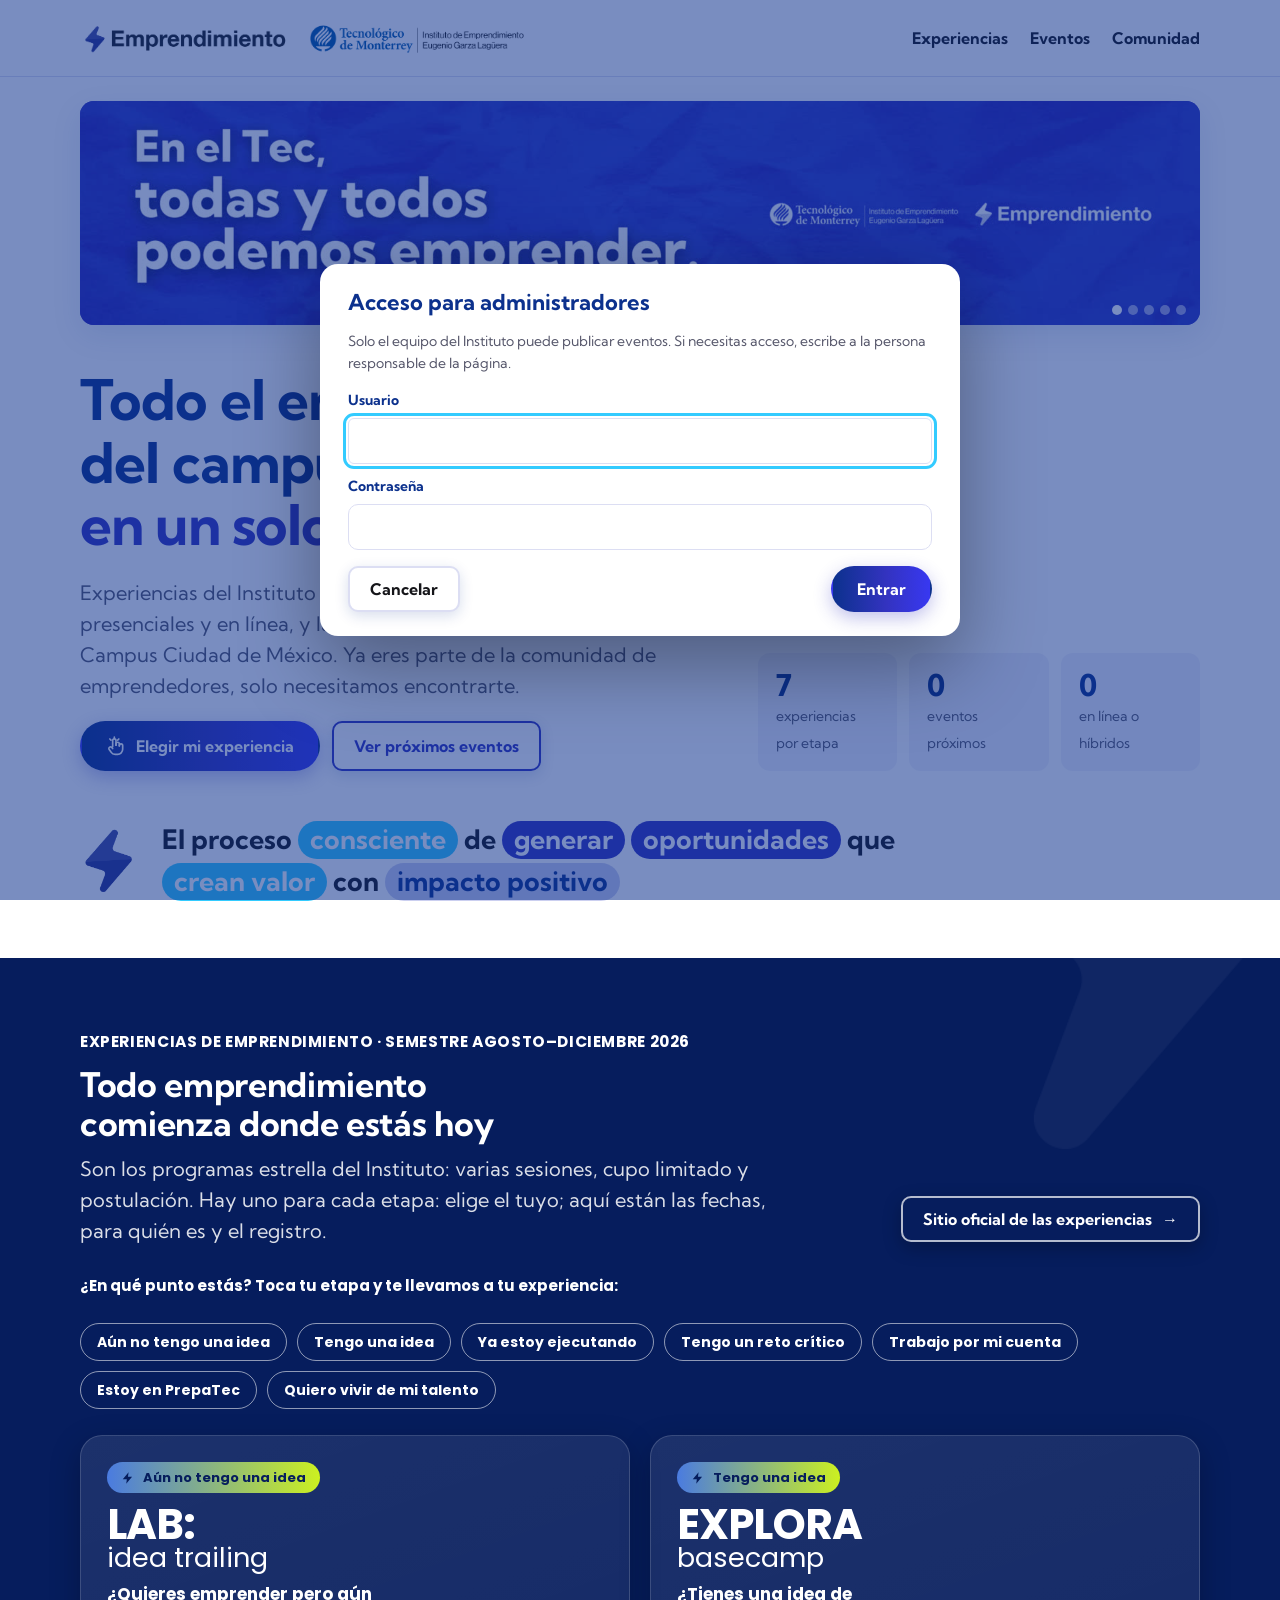
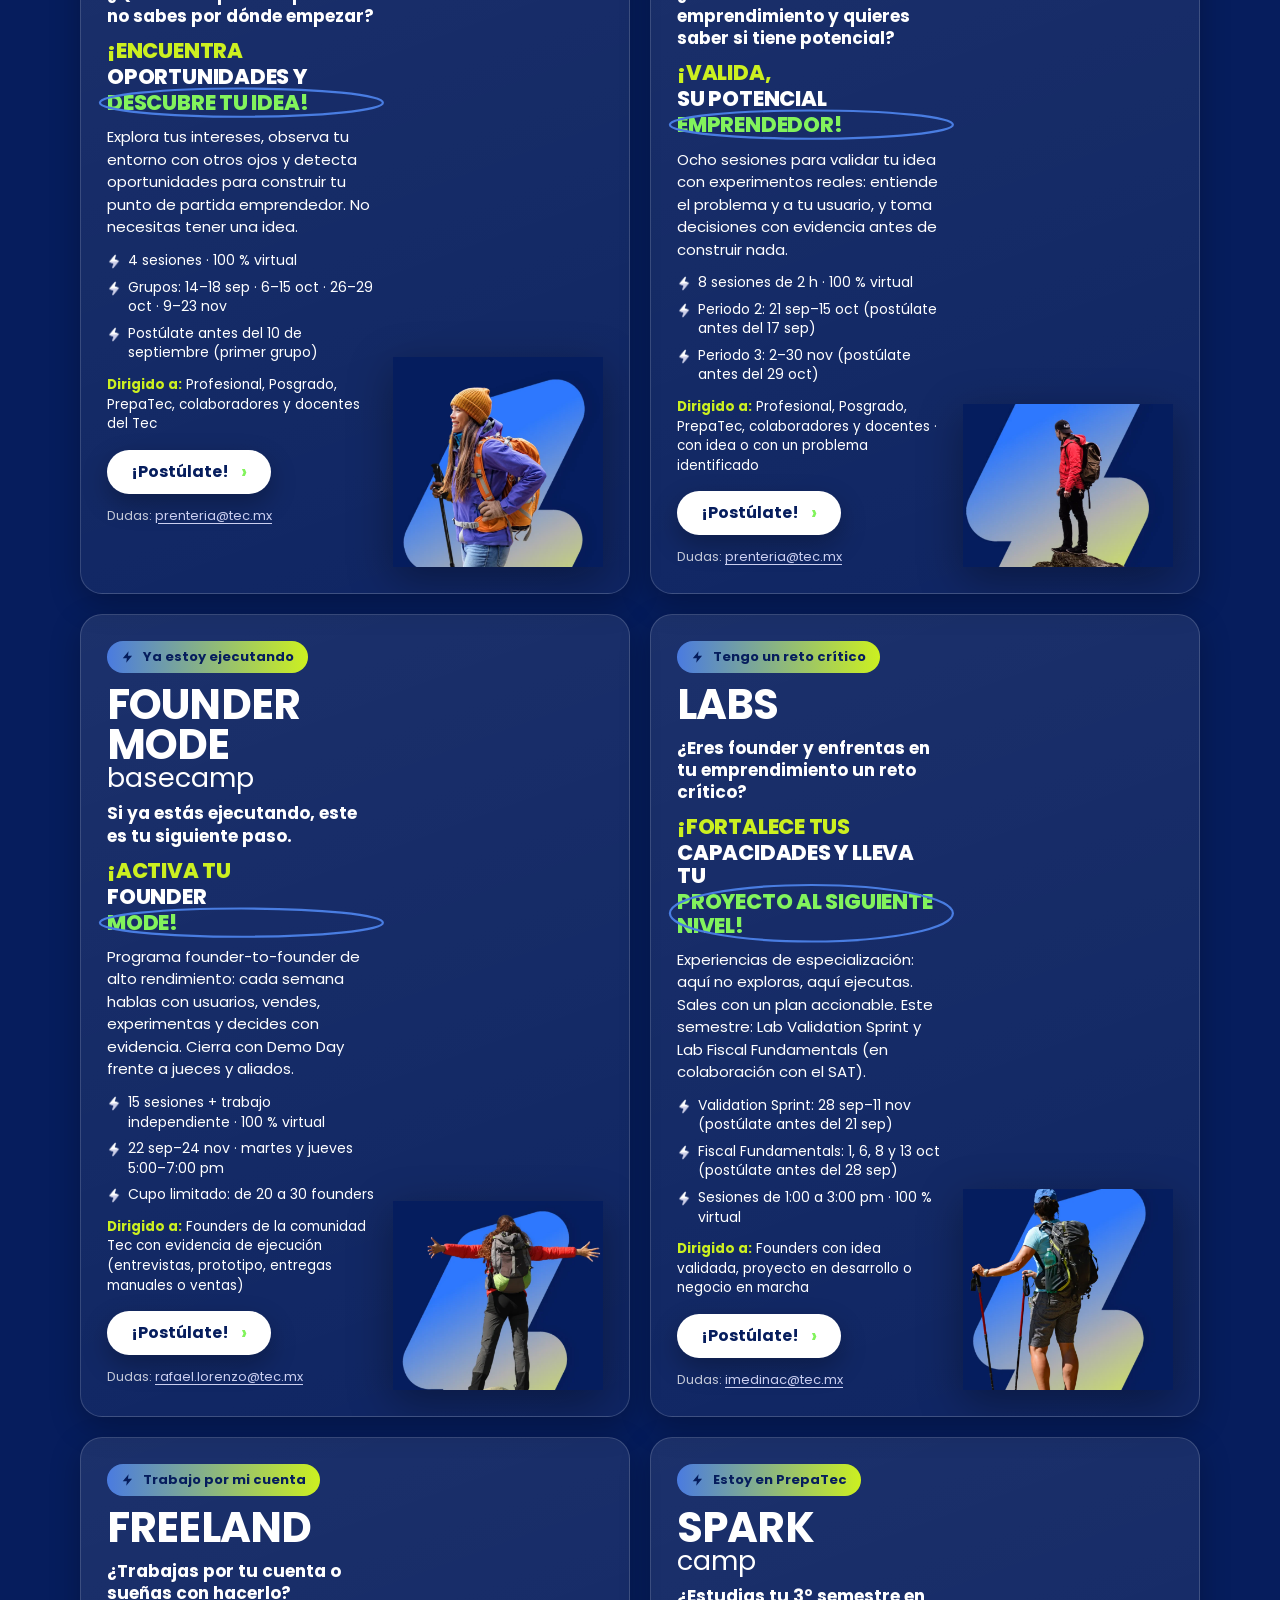
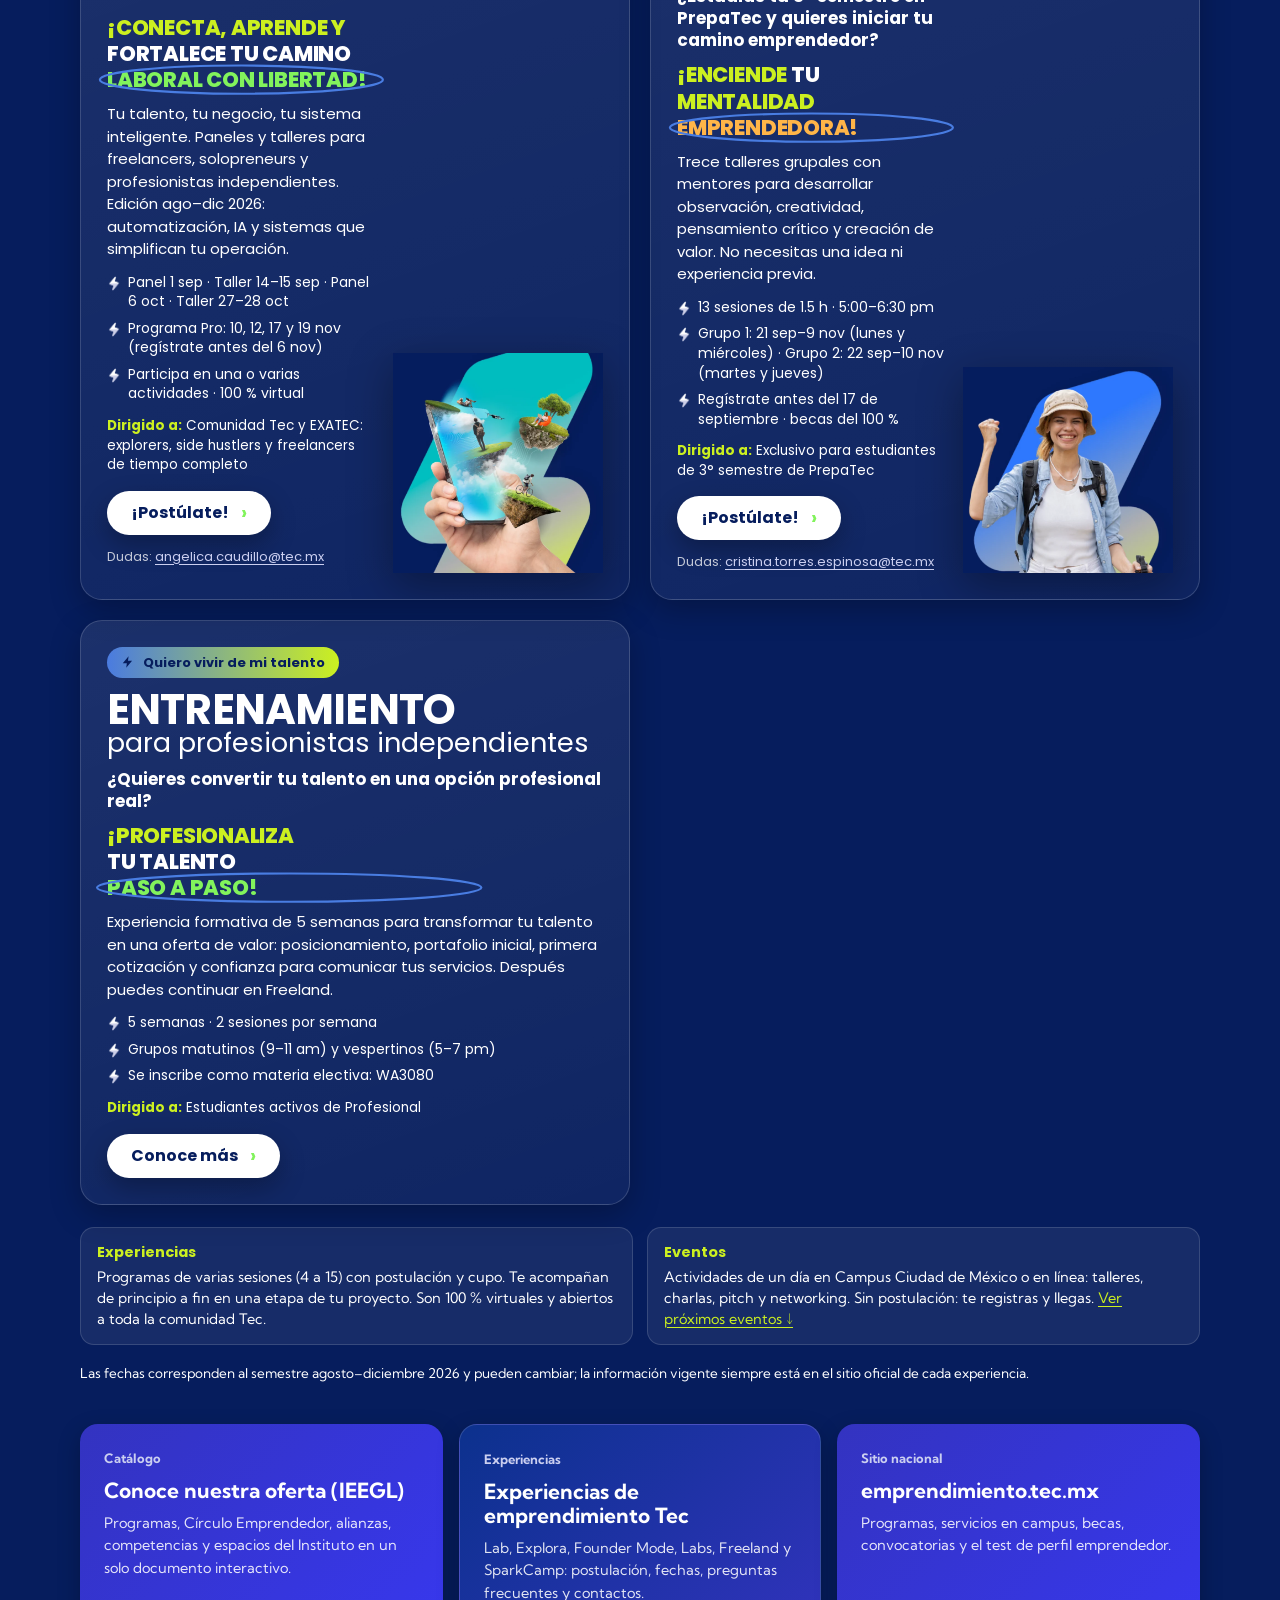
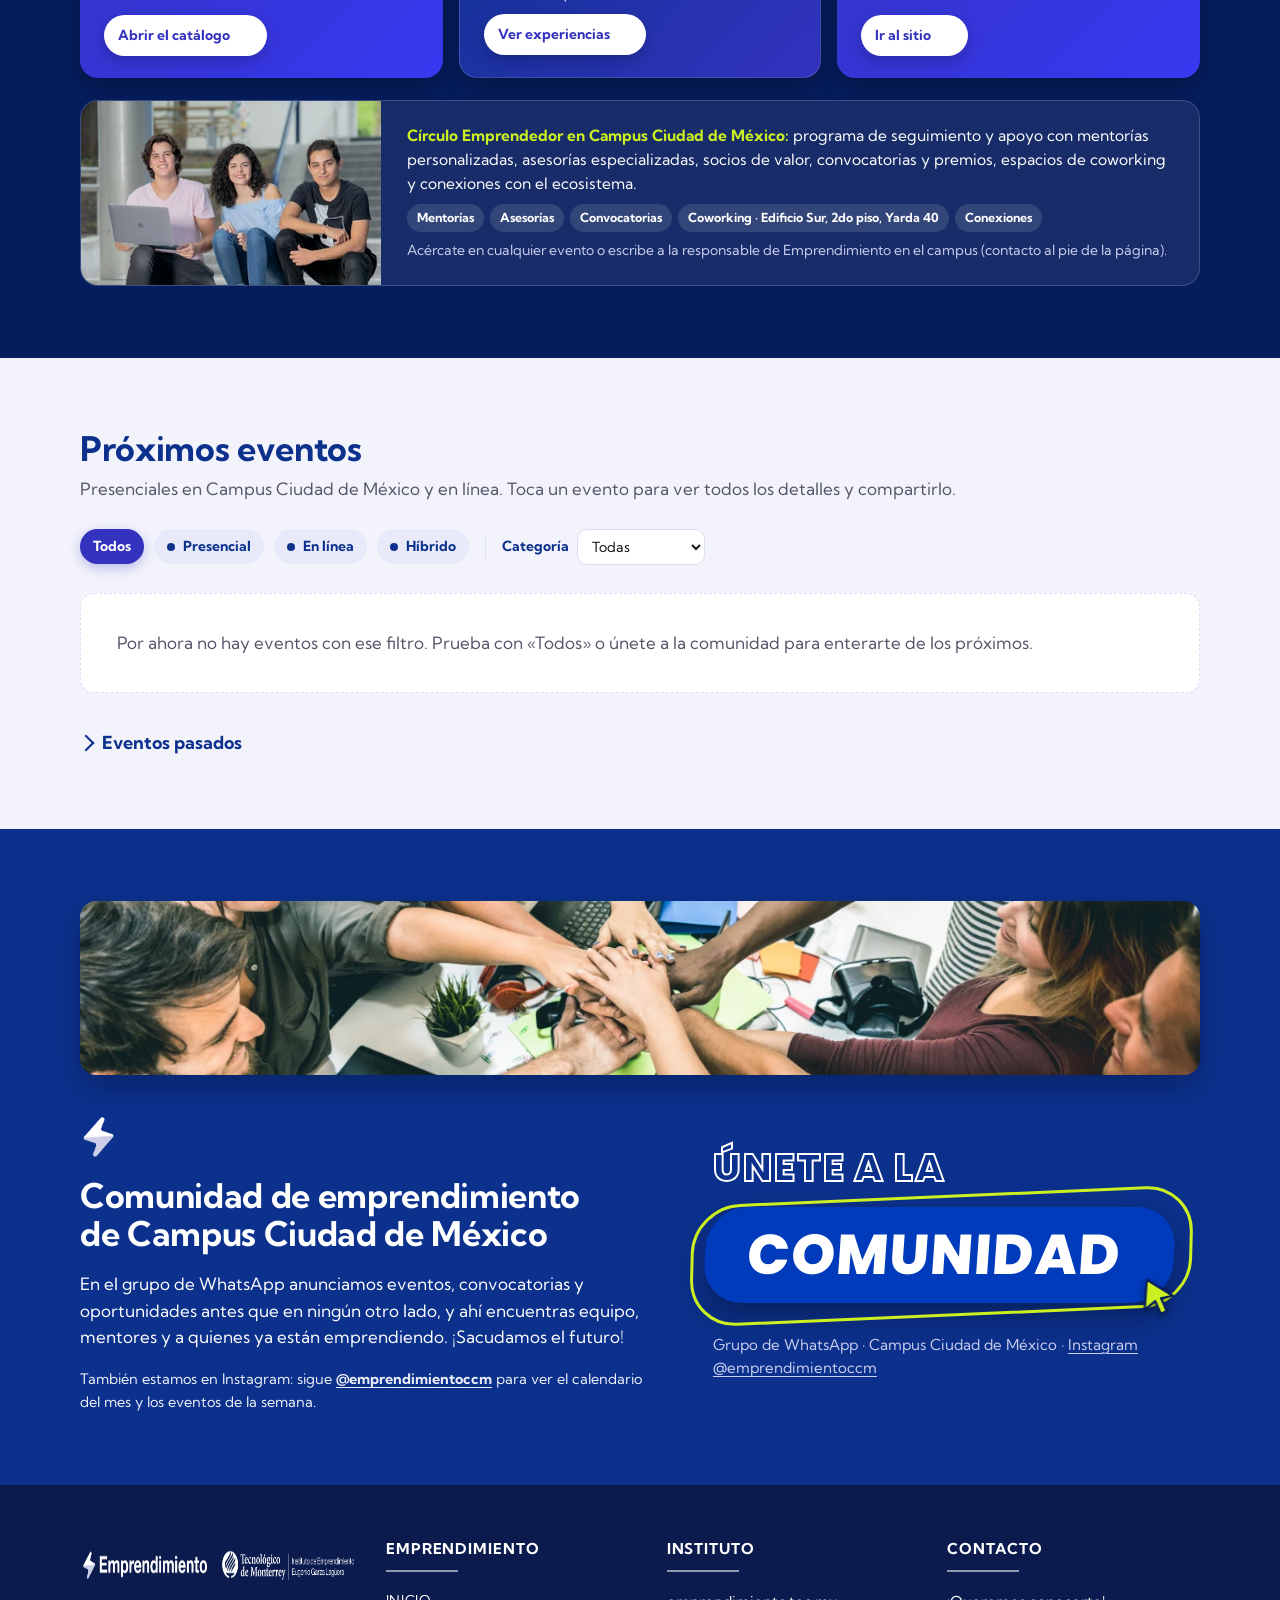
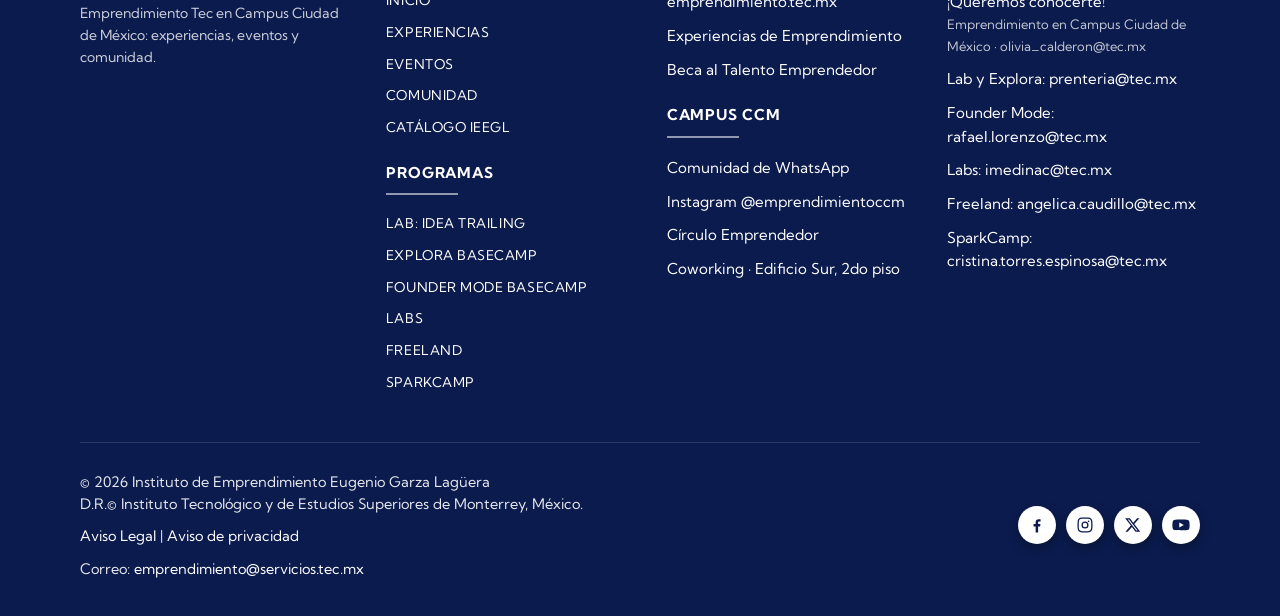
==== admin.html @ 4fe1ce95 "Admin con login, pantalla por evento, experiencias destacadas, videos ligeros y caché - Login usuari" ====
<!doctype html>
<html lang="es">
<head>
<meta charset="utf-8">
<meta name="robots" content="noindex">
<title>Acceso administrador · Emprendimiento Tec CCM</title>
<meta http-equiv="refresh" content="0; url=./#admin">
<script>location.replace('./#admin');</script>
</head>
<body style="font-family:sans-serif;padding:24px">Abriendo el acceso de administrador… <a href="./#admin">Continuar</a></body>
</html>
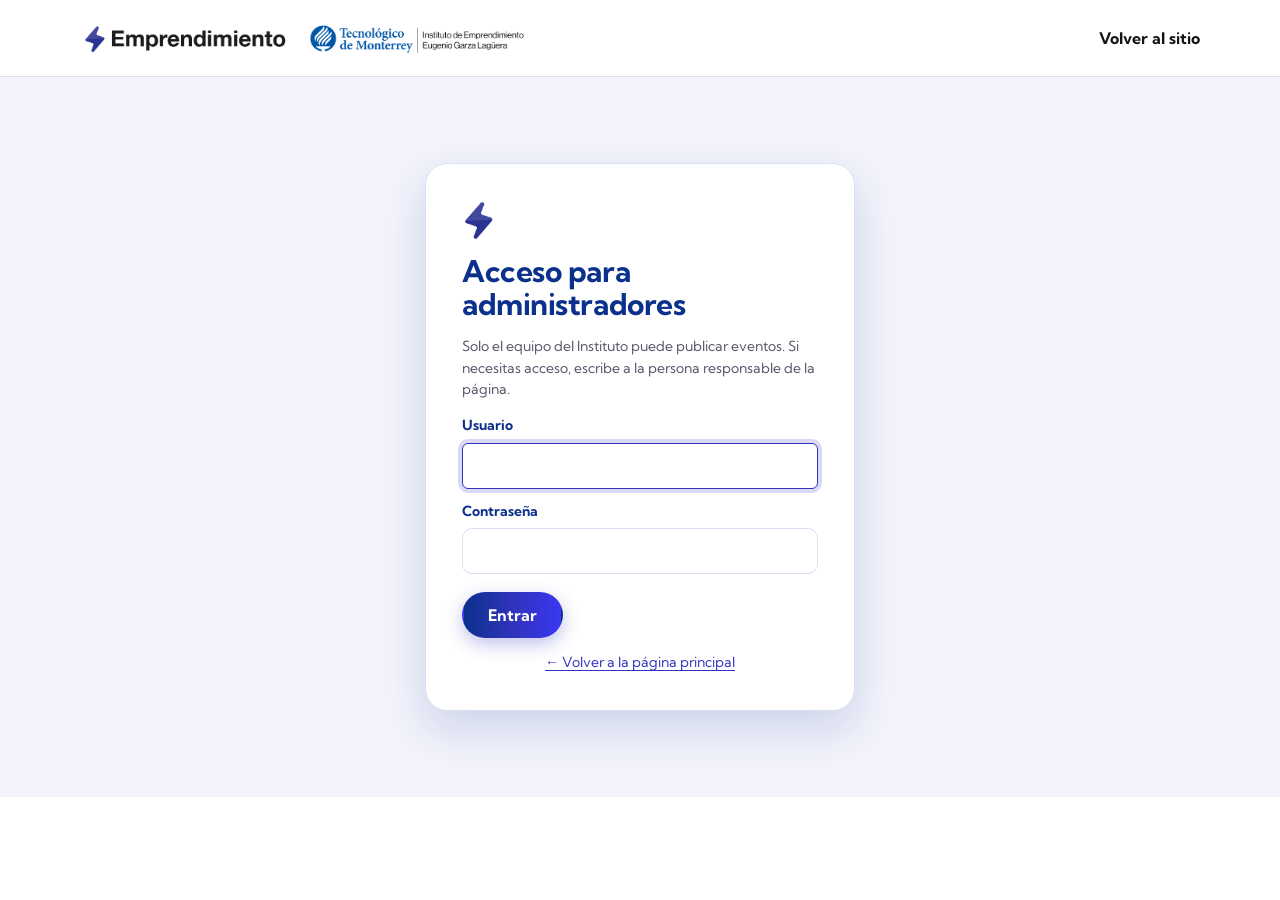
==== commit ba76ae6b: "Página de inicio de sesión del admin; footer gris negro; rayitos de color en el carrusel; fotos real" ====
--- a/admin.html
+++ b/admin.html
@@ -2,10 +2,103 @@
 <html lang="es">
 <head>
 <meta charset="utf-8">
-<meta name="robots" content="noindex">
-<title>Acceso administrador · Emprendimiento Tec CCM</title>
-<meta http-equiv="refresh" content="0; url=./#admin">
-<script>location.replace('./#admin');</script>
+<meta name="viewport" content="width=device-width, initial-scale=1">
+<meta name="color-scheme" content="light">
+<meta name="robots" content="noindex, nofollow">
+<meta name="theme-color" content="#3333C0">
+<link rel="icon" href="assets/rayo-azul.png" type="image/png">
+<title>Iniciar sesión · Emprendimiento Tec CCM</title>
+<link rel="preconnect" href="https://fonts.googleapis.com">
+<link rel="preconnect" href="https://fonts.gstatic.com" crossorigin>
+<link rel="stylesheet" href="https://fonts.googleapis.com/css2?family=Kumbh+Sans:wght@400;700&family=Poppins:wght@400;700;800&display=swap">
+<link rel="stylesheet" href="styles.css">
 </head>
-<body style="font-family:sans-serif;padding:24px">Abriendo el acceso de administrador… <a href="./#admin">Continuar</a></body>
+<body>
+
+<a class="skip" href="#loginTitle">Saltar al contenido</a>
+<header class="site">
+  <div class="wrap">
+    <a class="brand" href="index.html" aria-label="Emprendimiento Tec, inicio">
+      <img class="brand-wide" src="assets/logo-emprendimiento-ieegl.png" width="4624" height="453" alt="Emprendimiento e Instituto de Emprendimiento Eugenio Garza Lagüera">
+      <img class="brand-compact" src="assets/logo-emprendimiento.png" width="2234" height="346" alt="Emprendimiento">
+      <img class="brand-icon" src="assets/rayo-azul.png" width="421" height="507" alt="Emprendimiento">
+    </a>
+    <nav class="main" aria-label="Secciones">
+      <a class="link" href="index.html">Volver al sitio</a>
+    </nav>
+  </div>
+</header>
+
+<main class="login-main">
+  <form class="login-card" id="loginForm">
+    <img class="rayo" src="assets/rayo-azul.png" alt="">
+    <h1 id="loginTitle">Acceso para administradores</h1>
+    <p class="login-note">Solo el equipo del Instituto puede publicar eventos. Si necesitas acceso, escribe a la persona responsable de la página.</p>
+    <div class="fields">
+      <label class="full">Usuario<input name="usuario" autocomplete="username" required autocapitalize="off" autofocus></label>
+      <label class="full">Contraseña<input name="password" type="password" autocomplete="current-password" required></label>
+    </div>
+    <p class="login-error" id="loginError" role="alert" hidden></p>
+    <div class="form-actions">
+      <button class="btn btn-primary" type="submit" id="loginSubmit">Entrar</button>
+    </div>
+    <p class="login-back"><a href="index.html">← Volver a la página principal</a></p>
+  </form>
+</main>
+
+<script>
+(function () {
+  'use strict';
+  /* Verifica usuario y contraseña contra admin.json (PBKDF2; la contraseña nunca se guarda).
+     Si admin.json trae un token de GitHub cifrado, se descifra con la contraseña (AES-GCM).
+     Al entrar, la sesión se guarda en sessionStorage y se regresa a la página principal en modo admin. */
+  const REPO_DEFAULT = 'danielcarrascomen/emprendimiento-tec-ccm';
+  const $ = s => document.querySelector(s);
+  const enc = new TextEncoder(), dec = new TextDecoder();
+  const hex = b => Array.from(new Uint8Array(b), x => x.toString(16).padStart(2, '0')).join('');
+  const unhex = h => new Uint8Array((String(h).match(/../g) || []).map(x => parseInt(x, 16)));
+  const unb64 = s => Uint8Array.from(atob(s), c => c.charCodeAt(0));
+
+  async function deriveKey(password, saltHex, iterations) {
+    const base = await crypto.subtle.importKey('raw', enc.encode(password), 'PBKDF2', false, ['deriveBits']);
+    const bits = await crypto.subtle.deriveBits({ name: 'PBKDF2', hash: 'SHA-256', salt: unhex(saltHex), iterations }, base, 512);
+    return { aes: bits.slice(0, 32), check: hex(await crypto.subtle.digest('SHA-256', bits.slice(32))) };
+  }
+  async function login(usuario, password) {
+    let cfg = null;
+    try { const r = await fetch(`admin.json?t=${Date.now()}`, { cache: 'no-store' }); if (r.ok) cfg = await r.json(); } catch (e) { /* sin archivo */ }
+    if (!cfg || !cfg.verificador) throw new Error('Falta configurar el acceso: abre configurar-admin.html para crear usuario y contraseña.');
+    if (!window.crypto || !crypto.subtle) throw new Error('Este navegador no permite verificar la contraseña. Abre la página desde https://');
+    const k = await deriveKey(password, cfg.salt, cfg.iteraciones || 600000);
+    if (usuario.trim().toLowerCase() !== String(cfg.usuario || '').toLowerCase() || k.check !== cfg.verificador) throw new Error('Usuario o contraseña incorrectos.');
+    let token = null;
+    if (cfg.token) {
+      const key = await crypto.subtle.importKey('raw', k.aes, 'AES-GCM', false, ['decrypt']);
+      token = dec.decode(await crypto.subtle.decrypt({ name: 'AES-GCM', iv: unhex(cfg.iv) }, key, unb64(cfg.token)));
+    }
+    return { usuario: cfg.usuario, token, repo: cfg.repo || REPO_DEFAULT, rama: cfg.rama || 'main' };
+  }
+
+  // Si ya hay sesión, directo a la página en modo admin.
+  try { if (sessionStorage.getItem('adminSession')) { location.replace('index.html'); return; } } catch (e) { /* sin almacenamiento */ }
+
+  const form = $('#loginForm');
+  form.addEventListener('submit', async e => {
+    e.preventDefault();
+    const btn = $('#loginSubmit'), err = $('#loginError');
+    btn.disabled = true; btn.textContent = 'Verificando…'; err.hidden = true;
+    try {
+      const session = await login(form.elements.usuario.value, form.elements.password.value);
+      try { sessionStorage.setItem('adminSession', JSON.stringify(session)); }
+      catch (ex) { throw new Error('Tu navegador bloquea el almacenamiento de sesión. Permítelo e inténtalo de nuevo.'); }
+      location.replace('index.html');
+    } catch (ex) {
+      err.textContent = ex.message || 'No se pudo iniciar sesión.'; err.hidden = false;
+      btn.disabled = false; btn.textContent = 'Entrar';
+    }
+  });
+})();
+</script>
+
+</body>
 </html>
--- a/styles.css
+++ b/styles.css
@@ -0,0 +1,616 @@
+  /* ============ Tokens — Brand Book Emprendimiento Tec 2022 V2.1 (tema claro fijo) ============ */
+  :root {
+    color-scheme: light;
+    --indigo: #3333C0;      /* Azul Lila / Indigo — uso primario ~60% */
+    --navy: #0C318D;        /* Azul Marino */
+    --electric: #3838F1;    /* Azul Eléctrico */
+    --cyan: #33CBFF;        /* Cyan — solo acentos, nunca texto */
+    --lila: #CBCFF0;        /* Lila */
+    --dark: #151519;        /* Gris Oscuro */
+
+    --bg: #FFFFFF;
+    --bg-soft: #F2F3FB;
+    --surface: #FFFFFF;
+    --surface-2: #F2F3FB;
+    --ink: #151519;
+    --ink-soft: #55566A;
+    --heading: #0C318D;
+    --accent: #3333C0;
+    --line: #DCDEF3;
+    --chip-bg: #E8EAFA;
+    --chip-ink: #0C318D;
+    --footer-bg: #1B1B1F;
+    --footer-ink: #FFFFFF;
+    --focus: #33CBFF;
+    --shadow: 0 10px 30px rgba(12, 49, 141, .10);
+    --btn-shadow: 0 4px 14px rgba(12, 49, 141, .16);
+    --btn-shadow-hover: 0 10px 24px rgba(12, 49, 141, .24);
+    /* Tokens de sistema (radio, sombra, espaciado, movimiento) */
+    --r-sm: 8px; --r-md: 12px; --r-lg: 16px; --r-xl: 22px; --r-pill: 999px;
+    --sh-sm: 0 2px 8px rgba(12, 49, 141, .08); --sh-md: 0 10px 30px rgba(12, 49, 141, .10); --sh-lg: 0 18px 44px rgba(12, 49, 141, .16);
+    --sp-1: 4px; --sp-2: 8px; --sp-3: 12px; --sp-4: 16px; --sp-5: 24px; --sp-6: 32px; --sp-7: 48px; --sp-8: 72px;
+    --ease: cubic-bezier(.2, .7, .2, 1); --t-fast: 150ms; --t-base: 220ms;
+    --ring: 0 0 0 4px rgba(51, 51, 192, .18);
+    --danger: #B3261E;
+    /* Experiencias (UI del sitio del Instituto) */
+    --xp-navy: #061D5D; --xp-lime: #CCF020; --xp-green: #82F35C; --xp-orange: #FFB548; --xp-oval: #497DE2; --xp-blue: #4A7BE0;
+  }
+
+  /* ============ Base ============ */
+  * { box-sizing: border-box; }
+  [hidden] { display: none !important; }
+  html { scroll-behavior: smooth; }
+  body {
+    margin: 0;
+    background: var(--bg);
+    color: var(--ink);
+    font-family: "Kumbh Sans", "Segoe UI", Roboto, Helvetica, Arial, sans-serif;
+    font-size: 17px;
+    line-height: 1.55;
+    text-align: left;
+    -webkit-font-smoothing: antialiased;
+    overflow-x: hidden;
+  }
+  h1, h2, h3, h4 { margin: 0; color: var(--heading); font-weight: 700; line-height: 1.12; text-wrap: balance; }
+  h1 { font-size: clamp(32px, 5vw, 56px); letter-spacing: -0.015em; }
+  h2 { font-size: clamp(26px, 3.2vw, 34px); letter-spacing: -0.01em; }
+  h3 { font-size: 20px; }
+  p { margin: 0; }
+  a { color: var(--accent); text-decoration-thickness: 1px; text-underline-offset: 3px; }
+  .dark-links a { color: var(--lila); }
+  img, video { display: block; max-width: 100%; }
+  button { font: inherit; }
+  :focus-visible { outline: 3px solid var(--focus); outline-offset: 2px; border-radius: 6px; }
+  a, button, input, select, textarea, label { touch-action: manipulation; }
+  section[id], [id="top"] { scroll-margin-top: 84px; }
+  .skip { position: absolute; left: 12px; top: -60px; z-index: 100; background: var(--navy); color: #fff; padding: 10px 14px; border-radius: 8px; font-weight: 700; text-decoration: none; transition: top .15s; }
+  .skip:focus { top: 12px; }
+  .card:has(h3 a:focus-visible) { outline: 3px solid var(--focus); outline-offset: 2px; }
+  .card h3 a:focus-visible { outline: none; }
+  .ilu-pick label:has(input:focus-visible), .ilu-preview:has(input:focus-visible) { outline: 3px solid var(--focus); outline-offset: 2px; }
+  .wrap { width: min(1120px, 100% - 40px); margin-inline: auto; }
+  @media (max-width: 480px) { .wrap { width: min(1120px, 100% - 28px); } }
+  .muted { color: var(--ink-soft); }
+  .lede { font-size: clamp(17px, 1.6vw, 20px); max-width: 62ch; color: var(--ink-soft); }
+  .stack { display: grid; gap: 14px; }
+  section { padding-block: 72px; }
+  @media (max-width: 720px) { section { padding-block: 48px; } }
+
+  /* ============ Botones y chips ============ */
+  .btn {
+    display: inline-flex; align-items: center; justify-content: center; gap: 10px;
+    padding: 13px 20px; border-radius: 10px; border: 2px solid transparent;
+    font-weight: 700; font-size: 16px; line-height: 1; cursor: pointer; text-decoration: none; min-height: 44px; user-select: none;
+    box-shadow: var(--btn-shadow);
+    transition: transform var(--t-fast) var(--ease), box-shadow var(--t-fast) var(--ease), background var(--t-fast) var(--ease), color var(--t-fast) var(--ease);
+  }
+  .btn:hover { transform: translateY(-1px); box-shadow: var(--btn-shadow-hover); }
+  .btn:active { transform: translateY(0) scale(.98); box-shadow: var(--btn-shadow); }
+  .btn:focus-visible { outline: none; box-shadow: var(--ring), var(--btn-shadow); }
+  /* Botón primario: degradado oficial Indigo → Azul Eléctrico (brandbook p.12) */
+  .btn-primary {
+    background: linear-gradient(90deg, var(--navy) 0%, var(--indigo) 55%, var(--electric) 100%);
+    color: #FFFFFF; border-color: transparent; border-radius: 999px; padding-inline: 24px;
+    box-shadow: 0 6px 18px rgba(51, 51, 192, .30);
+  }
+  .btn-primary.btn-sm { padding-inline: 18px; }
+  .btn .hand { width: 20px; height: 20px; flex: none; }
+  .btn-primary:hover { box-shadow: 0 12px 28px rgba(56, 56, 241, .40); transform: translateY(-2px); }
+  .btn-primary:active { transform: translateY(0); }
+  .btn .arrow { transition: transform .15s ease; }
+  .btn:hover .arrow { transform: translateX(3px); }
+  .btn-secondary { background: var(--surface); color: var(--indigo); border-color: var(--indigo); }
+  .btn-secondary:hover { background: var(--chip-bg); }
+  .btn-white { background: #FFFFFF; color: var(--indigo); box-shadow: 0 6px 18px rgba(0, 0, 0, .25); }
+  .btn-sm { padding: 9px 14px; font-size: 14px; border-radius: var(--r-sm); min-height: 40px; }
+  @media (pointer: coarse) { .btn-sm { min-height: 44px; } .chip { min-height: 44px; padding-block: 8px; } .xp-tab { min-height: 44px; } nav.main a { padding: 12px 4px; } .prog-more summary { min-height: 44px; } .ev-back { min-height: 44px; } }
+  .btn-ghost { background: var(--surface); color: var(--ink); border-color: var(--line); }
+  .btn-ghost:hover { border-color: var(--indigo); color: var(--indigo); }
+  .btn-danger { background: var(--surface); color: var(--danger); border-color: var(--line); }
+  .btn-danger:hover { background: #FDECEC; border-color: var(--danger); }
+  .btn[disabled] { opacity: .55; cursor: not-allowed; transform: none; }
+
+  .chip {
+    display: inline-flex; align-items: center; gap: 8px;
+    padding: 6px 12px; border-radius: 999px; font-size: 14px; font-weight: 700;
+    background: var(--chip-bg); color: var(--chip-ink); border: 1px solid transparent; cursor: pointer;
+    transition: background var(--t-fast) var(--ease), color var(--t-fast) var(--ease), box-shadow var(--t-fast) var(--ease);
+  }
+  .filters .chip:hover { background: var(--lila); }
+  .chip:focus-visible { outline: none; box-shadow: var(--ring); }
+  .chip[aria-pressed="true"] { background: var(--indigo); color: #FFFFFF; box-shadow: 0 4px 12px rgba(51, 51, 192, .28); }
+  .dot { width: 8px; height: 8px; border-radius: 50%; background: currentColor; }
+
+  /* ============ Header ============ */
+  header.site { position: sticky; top: 0; z-index: 20; background: var(--bg); border-bottom: 1px solid var(--line); }
+  header.site .wrap { display: flex; align-items: center; justify-content: space-between; gap: 16px; min-height: 76px; }
+  .brand { display: flex; align-items: center; padding-block: 6px; }
+  .brand img { height: 44px; width: auto; max-width: none; }
+  .brand-compact, .brand-icon { display: none; }
+  @media (max-width: 900px) { .brand-wide { display: none; } .brand-compact { display: block; } }
+  @media (max-width: 480px) { .brand-compact { display: none; } .brand-icon { display: block; height: 34px; } nav.main { gap: 16px; } nav.main a { font-size: 14px; } }
+  @media (max-width: 760px) { .brand img { height: 36px; } header.site .wrap { min-height: 62px; } }
+  nav.main { display: flex; gap: 22px; align-items: center; }
+  nav.main a { color: var(--ink); text-decoration: none; font-weight: 700; font-size: 16px; white-space: nowrap; }
+  nav.main a:hover { color: var(--accent); text-decoration: underline; }
+  @media (max-width: 760px) { nav.main { gap: 14px; } nav.main a { font-size: 14px; } }
+  @media (max-width: 380px) { nav.main { gap: 10px; } nav.main a { font-size: 13px; } }
+
+  /* ============ Hero ============ */
+  .hero { padding-block: 24px 56px; }
+  .carousel { position: relative; aspect-ratio: 5 / 1; border-radius: 14px; overflow: hidden; background: var(--indigo); box-shadow: var(--shadow); }
+  .carousel .slide { position: absolute; inset: 0; opacity: 0; transition: opacity .8s ease; }
+  .carousel .slide.on { opacity: 1; }
+  .carousel img, .carousel video { width: 100%; height: 100%; object-fit: cover; object-position: center; background: var(--indigo); }
+  .carousel .dots { position: absolute; right: 8px; bottom: 0; display: flex; gap: 0; align-items: center; }
+  .carousel .dots button { width: 24px; height: 32px; border: 0; background: transparent; cursor: pointer; padding: 0; display: grid; place-items: center; }
+  .carousel .dots button::before { content: ""; width: 10px; height: 10px; border-radius: 50%; background: rgba(255,255,255,.55); transition: transform .15s, background .15s; }
+  .carousel .dots button[aria-current="true"]::before { background: #FFFFFF; transform: scale(1.25); }
+  .carousel .dots button:focus-visible { outline-offset: -3px; }
+  .carousel .pause { position: absolute; left: 10px; bottom: 6px; width: 36px; height: 36px; border-radius: 50%; border: 0; background: rgba(6, 29, 93, .55); color: #fff; cursor: pointer; display: grid; place-items: center; padding: 0; backdrop-filter: blur(4px); }
+  .carousel .pause svg { width: 16px; height: 16px; fill: currentColor; }
+  .carousel .pause:hover { background: rgba(6, 29, 93, .8); }
+  @media (pointer: coarse) { .carousel .dots button { width: 28px; height: 44px; } .carousel .pause { width: 44px; height: 44px; } }
+  /* Celular: el banner ocupa todo el ancho y se recorta al lado del texto (versión "movil" del video, 3:1) */
+  @media (max-width: 640px) {
+    .hero { padding-top: 0; }
+    .carousel { aspect-ratio: 3 / 1; border-radius: 0; width: 100vw; margin-left: calc(50% - 50vw); box-shadow: none; }
+    .carousel .slide.contain img { object-fit: contain; }
+    .carousel .dots { right: 10px; bottom: 8px; }
+  }
+  .hero-grid { display: grid; grid-template-columns: 1.3fr .9fr; gap: 40px; align-items: end; margin-top: 44px; }
+  @media (max-width: 860px) { .hero-grid { grid-template-columns: 1fr; gap: 26px; margin-top: 30px; } }
+  .hero-copy { display: grid; gap: 20px; }
+  .hero-copy h1 span { color: var(--accent); display: inline-block; }
+  .cta-row { display: flex; flex-wrap: wrap; gap: 12px; }
+  @media (max-width: 480px) { .cta-row .btn { width: 100%; } }
+  .stats { display: grid; grid-template-columns: 1.35fr 1fr 1fr; gap: 12px; }
+  .stats .stat:first-child { background: var(--navy); color: #fff; }
+  .stats .stat:first-child b { color: var(--cyan); font-size: 38px; }
+  .stats .stat:first-child span { color: rgba(255,255,255,.85); }
+  .stat { background: var(--surface-2); border-radius: 12px; padding: 16px 18px; }
+  .stat b { display: block; font-size: 30px; color: var(--heading); font-variant-numeric: tabular-nums; line-height: 1.1; }
+  .stat span { font-size: 14px; color: var(--ink-soft); }
+  @media (max-width: 480px) { .stats { grid-template-columns: 1fr 1fr; } .stats .stat:last-child { grid-column: 1 / -1; } }
+
+  .definicion { display: flex; align-items: center; gap: 24px; margin-top: 48px; }
+  .def-rayo { height: 70px; width: auto; flex: none; animation: float 5s var(--ease) infinite; }
+  @keyframes float { 0%, 100% { transform: translateY(0) rotate(-2deg); } 50% { transform: translateY(-6px) rotate(2deg); } }
+  .definicion p { font-weight: 700; font-size: clamp(19px, 2.1vw, 27px); line-height: 1.55; color: var(--ink); max-width: 46ch; }
+  .definicion mark { color: #FFFFFF; padding: 1px 12px 3px; border-radius: 999px; font-weight: 700; white-space: nowrap; }
+  .m-cyan { background: var(--cyan); } .m-indigo { background: var(--indigo); } .m-lila { background: var(--lila); color: var(--navy) !important; }
+  @media (max-width: 560px) { .definicion { flex-direction: column; align-items: flex-start; gap: 14px; margin-top: 36px; } .def-rayo { height: 52px; } .definicion mark { padding-inline: 8px; } }
+
+  /* ============ Experiencias de Emprendimiento — programas estrella (UI del sitio del Instituto) ============ */
+  .sr-only { position: absolute; width: 1px; height: 1px; overflow: hidden; clip: rect(0 0 0 0); white-space: nowrap; }
+  .xp { background: var(--xp-navy); color: #FFFFFF; position: relative; overflow: hidden; }
+  .xp::before { content: ""; position: absolute; right: -8%; top: -10%; width: 42vw; max-width: 620px; aspect-ratio: 421 / 507; background: url("assets/rayo-blanco.png") center / contain no-repeat; opacity: .05; pointer-events: none; }
+  .xp .wrap { position: relative; }
+  .xp h2, .xp h3, .xp p { color: #FFFFFF; }
+  .xp .lede { color: rgba(255, 255, 255, .86); }
+  .xp-eyebrow { font-family: Poppins, "Kumbh Sans", sans-serif; font-size: 15.5px; color: var(--cyan); font-weight: 700; margin-bottom: 12px; text-transform: uppercase; letter-spacing: .04em; }
+  .xp-outline { color: #FFFFFF; border-color: rgba(255, 255, 255, .7); background: transparent; box-shadow: 0 6px 18px rgba(0, 0, 0, .25); }
+  .xp-outline:hover { border-color: #FFFFFF; background: rgba(255, 255, 255, .08); }
+  .xp-tabs { display: flex; flex-wrap: wrap; gap: 10px; margin: 26px 0 6px; }
+  .xp-tabs-label { font-family: Poppins, "Kumbh Sans", sans-serif; font-weight: 700; font-size: 15px; color: var(--cyan); margin-top: 28px; }
+  .xp-tab { font: 700 14px/1 Poppins, "Kumbh Sans", sans-serif; color: #FFFFFF; background: transparent; border: 1.5px solid rgba(255, 255, 255, .55); border-radius: 999px; padding: 11px 16px; cursor: pointer; transition: background .15s, color .15s, border-color .15s; }
+  .xp-tab:hover { border-color: #FFFFFF; }
+  .xp-tab[aria-pressed="true"] { background: var(--cyan); color: var(--xp-navy); border-color: var(--cyan); }
+  @media (max-width: 480px) { .xp-tab { padding: 9px 13px; font-size: 13px; } }
+
+  .xp-note { display: grid; grid-template-columns: 1fr 1fr; gap: 20px 40px; margin-top: 30px; }
+  @media (max-width: 720px) { .xp-note { grid-template-columns: 1fr; } }
+  .xp-note div { border-left: 3px solid var(--xp-lime); padding: 2px 0 2px 16px; font-size: 14.5px; line-height: 1.5; max-width: 52ch; }
+  .xp-note b { color: var(--xp-lime); display: block; margin-bottom: 4px; font-family: Poppins, "Kumbh Sans", sans-serif; }
+
+  .prog-carousel { position: relative; margin-top: 26px; }
+  .prog-grid { display: flex; gap: 20px; overflow-x: auto; scroll-snap-type: x mandatory; scroll-padding-inline: 4px; padding: 6px 4px 18px; -webkit-overflow-scrolling: touch; scrollbar-width: thin; scrollbar-color: rgba(255,255,255,.35) transparent; }
+  .prog-grid::-webkit-scrollbar { height: 6px; } .prog-grid::-webkit-scrollbar-thumb { background: rgba(255,255,255,.35); border-radius: 3px; }
+  .prog-grid > .prog { flex: 0 0 min(88vw, 440px); scroll-snap-align: center; }
+  .prog-grid:focus-visible { outline: 3px solid var(--cyan); outline-offset: 4px; }
+  .prog-arrow { position: absolute; top: 50%; transform: translateY(-50%); z-index: 2; width: 44px; height: 44px; border-radius: 50%; border: 1.5px solid rgba(255,255,255,.6); background: rgba(6,29,93,.85); color: #fff; font-size: 26px; line-height: 1; cursor: pointer; display: grid; place-items: center; padding: 0 0 3px; box-shadow: 0 6px 18px rgba(0,0,0,.3); }
+  .prog-arrow:hover { background: var(--cyan); color: var(--xp-navy); border-color: var(--cyan); }
+  .prog-arrow.prev { left: -14px; } .prog-arrow.next { right: -14px; }
+  @media (max-width: 1200px) { .prog-arrow.prev { left: 2px; } .prog-arrow.next { right: 2px; } }
+  @media (max-width: 640px) { .prog-arrow { display: none; } .prog-grid > .prog { flex-basis: 86vw; } }
+  .prog {
+    position: relative; display: grid; grid-template-columns: 1fr 210px; gap: 18px; padding: 26px;
+    background: linear-gradient(160deg, rgba(255,255,255,.09), rgba(255,255,255,.04)); border: 1px solid rgba(255, 255, 255, .16); border-radius: 22px; overflow: hidden;
+    box-shadow: 0 10px 30px rgba(0, 0, 0, .25); transition: transform .18s ease, box-shadow .18s ease, border-color .18s ease; scroll-margin-top: 90px;
+  }
+  .prog:hover { transform: translateY(-3px); box-shadow: 0 18px 40px rgba(0, 0, 0, .35); border-color: rgba(51, 203, 255, .6); }
+  .prog.hl { border-color: var(--cyan); box-shadow: 0 0 0 3px rgba(51, 203, 255, .35), 0 18px 40px rgba(0, 0, 0, .35); }
+  .prog.compact { grid-template-columns: 1fr; }
+  .prog { grid-template-columns: 1fr; }
+  .prog .prog-art { order: -1; min-height: 0; }
+  .prog .prog-art img { max-height: 200px; }
+  .prog-art { display: flex; align-items: flex-end; justify-content: center; min-height: 250px; }
+  .prog-art img { max-height: 250px; width: auto; max-width: 100%; object-fit: contain; margin-inline: auto; filter: drop-shadow(0 12px 22px rgba(0,0,0,.35)); }
+  @media (max-width: 560px) { .prog { grid-template-columns: 1fr; padding: 20px; } .prog-art { order: -1; min-height: 190px; } .prog-art img { max-height: 190px; } }
+  .prog-body { display: grid; gap: 12px; align-content: start; font-family: Poppins, "Kumbh Sans", sans-serif; min-width: 0; }
+  .prog-stage { display: inline-flex; align-items: center; gap: 8px; width: max-content; max-width: 100%; background: linear-gradient(90deg, var(--xp-blue), var(--xp-lime)); color: var(--xp-navy); font: 700 13px/1.2 Poppins, "Kumbh Sans", sans-serif; padding: 8px 14px; border-radius: 999px; }
+  .prog-stage svg { width: 14px; height: 14px; flex: none; fill: var(--xp-navy); }
+  .xp-wm { line-height: .95; text-wrap: balance; display: flex; align-items: center; gap: 12px; }
+  .xp-wm .wm-txt { display: block; min-width: 0; }
+  .xp-rayo { height: clamp(40px, 4.6vw, 58px); width: auto; flex: none; }
+  .xp-wm .top { display: block; font-weight: 700; font-size: clamp(30px, 3.4vw, 42px); letter-spacing: -0.02em; text-transform: uppercase; }
+  .xp-wm .sub { display: block; font-weight: 400; font-size: clamp(20px, 2.2vw, 27px); }
+  .prog-q { font-weight: 700; font-size: 17px; line-height: 1.3; }
+  .xp-punch { font-weight: 800; text-transform: uppercase; font-size: clamp(17px, 1.7vw, 21px); line-height: 1.1; letter-spacing: -0.01em; display: grid; gap: 3px; max-width: 26ch; margin: 0; }
+  .xp-punch .lime { color: var(--xp-lime); } .xp-punch .green { color: var(--xp-green); } .xp-punch .orange { color: var(--xp-orange); } .xp-punch .white { color: #FFFFFF; }
+  .xp-punch .oval { position: relative; display: inline-block; }
+  .xp-punch .oval svg { position: absolute; left: -5%; top: -22%; width: 110%; height: 144%; pointer-events: none; overflow: visible; }
+  .prog-desc { font-size: 15px; color: rgba(255, 255, 255, .92); line-height: 1.5; }
+  .prog-facts { list-style: none; margin: 0; padding: 0; display: grid; gap: 7px; font-size: 14px; }
+  .prog-facts li { display: flex; gap: 8px; align-items: flex-start; line-height: 1.4; }
+  .prog-facts li::before { content: ""; width: 13px; height: 15px; flex: none; margin-top: 3px; background: url("assets/rayo-blanco.png") center / contain no-repeat; }
+  .prog-para { font-size: 13.5px; color: var(--lila); line-height: 1.45; }
+  .prog-para b { color: var(--xp-lime); }
+  .prog-cta { display: flex; flex-wrap: wrap; gap: 12px 18px; align-items: center; margin-top: 4px; }
+  .xp-pill { display: inline-flex; align-items: center; gap: 12px; background: #FFFFFF; color: var(--xp-navy); font: 700 16px/1 Poppins, "Kumbh Sans", sans-serif; padding: 14px 24px; border-radius: 999px; text-decoration: none; box-shadow: 0 10px 26px rgba(0, 0, 0, .28); transition: transform .15s ease, box-shadow .15s ease; }
+  .xp-pill:hover { transform: translateY(-2px); box-shadow: 0 16px 34px rgba(0, 0, 0, .35); }
+  .xp-pill .tick { color: var(--xp-green); font-size: 1.15em; line-height: 0; }
+  .xp-more { font-family: Poppins, "Kumbh Sans", sans-serif; color: rgba(255, 255, 255, .9); font-size: 14px; }
+  .prog-contact { font-size: 13px; color: rgba(255, 255, 255, .75); }
+  .prog-by { display: inline-block; width: max-content; background: var(--cyan); color: var(--xp-navy); font: 700 14px/1 Poppins, "Kumbh Sans", sans-serif; padding: 6px 10px; border-radius: 6px; margin-top: -4px; }
+  .prog-more { display: grid; gap: 10px; border-top: 1px solid rgba(255,255,255,.14); padding-top: 10px; }
+  .prog-more summary { cursor: pointer; list-style: none; font: 700 14px/1 Poppins, "Kumbh Sans", sans-serif; color: var(--cyan); display: inline-flex; align-items: center; gap: 8px; min-height: 32px; width: max-content; }
+  .prog-more summary::-webkit-details-marker { display: none; }
+  .prog-more summary::after { content: ""; width: 8px; height: 8px; border-right: 2px solid currentColor; border-bottom: 2px solid currentColor; transform: rotate(45deg); transition: transform .2s var(--ease); margin-top: -3px; }
+  .prog-more[open] summary::after { transform: rotate(-135deg); margin-top: 3px; }
+  .prog-more summary:hover { text-decoration: underline; }
+  .prog-contact a { color: var(--lila); }
+  .xp-foot { margin-top: 18px; font-size: 13.5px; color: rgba(255,255,255,.7); }
+
+  /* Recursos: tarjetas-botón con el degradado oficial */
+  .resources { margin-top: 40px; display: grid; grid-template-columns: 1.5fr 1fr; gap: 16px; }
+  .resources .res:first-child { grid-row: span 2; background: linear-gradient(180deg, var(--indigo) 0%, rgba(51,51,192,.85) 34%, rgba(51,51,192,.25) 70%, rgba(51,51,192,.1) 100%), url("assets/catalogo-portada.webp") center bottom / cover no-repeat; min-height: 380px; }
+  .resources .res:first-child .go { background: #fff; }
+  .resources .res:first-child b { font-size: 26px; }
+  @media (max-width: 860px) { .resources { grid-template-columns: 1fr; } .resources .res:first-child { grid-row: auto; } }
+  .res {
+    position: relative; display: flex; flex-direction: column; gap: 10px; padding: 24px 24px 22px; border-radius: 18px;
+    background: linear-gradient(135deg, var(--indigo) 0%, var(--electric) 100%); color: #FFFFFF; text-decoration: none;
+    box-shadow: 0 8px 22px rgba(0, 0, 0, .25); transition: transform .18s ease, box-shadow .18s ease; overflow: hidden;
+  }
+  .res:nth-child(2) { background: linear-gradient(135deg, var(--navy) 0%, var(--indigo) 100%); border: 1px solid rgba(255,255,255,.14); }
+  .res:hover { transform: translateY(-3px); box-shadow: 0 16px 34px rgba(0, 0, 0, .35); }
+  .res small { font-size: 13px; font-weight: 700; color: var(--lila); }
+  .res b { color: #FFFFFF; font-size: 21px; line-height: 1.15; }
+  .res span { font-size: 14.5px; color: rgba(255, 255, 255, .88); }
+  .res .go { margin-top: auto; padding-top: 8px; display: inline-flex; align-items: center; gap: 8px; background: #FFFFFF; color: var(--indigo); font-weight: 700; font-size: 14px; padding: 9px 14px; border-radius: 999px; width: max-content; box-shadow: 0 6px 16px rgba(0,0,0,.2); }
+  .res .go .arrow { transition: transform .15s ease; }
+  .res:hover .go .arrow { transform: translateX(3px); }
+
+  /* Círculo Emprendedor: tarjeta con foto */
+  .circulo { margin-top: 22px; display: grid; grid-template-columns: 300px 1fr; gap: 0; background: rgba(255, 255, 255, .07); border: 1px solid rgba(255, 255, 255, .16); border-radius: 18px; overflow: hidden; }
+  .circulo img { width: 100%; height: 100%; object-fit: cover; object-position: center; display: block; }
+  .circulo .txt { padding: 22px 26px; font-size: 15.5px; align-self: center; display: grid; gap: 8px; }
+  .circulo .txt, .circulo .txt b, .circulo .txt a { color: #FFFFFF; }
+  .circulo .tags { display: flex; flex-wrap: wrap; gap: 6px; }
+  .circulo .tags span { font-size: 13px; font-weight: 700; background: rgba(255,255,255,.12); border-radius: 999px; padding: 4px 10px; }
+  @media (max-width: 760px) { .circulo { grid-template-columns: 1fr; } .circulo img { max-height: 220px; } }
+  .sec-head .btn { margin-bottom: 4px; }
+
+  /* ============ Eventos ============ */
+  #eventos { background: var(--bg-soft); }
+  .carousel-wrap { margin-bottom: 40px; }
+  @media (max-width: 640px) { .carousel-wrap { width: 100%; margin-bottom: 28px; } .carousel-wrap .carousel { width: 100vw; margin-left: calc(50% - 50vw); } }
+  .sec-head { display: flex; flex-wrap: wrap; align-items: end; justify-content: space-between; gap: 16px; margin-bottom: 26px; }
+  .filters { display: flex; flex-wrap: wrap; gap: 10px; align-items: center; margin-bottom: 28px; }
+  .filters .sep { width: 1px; height: 22px; background: var(--line); margin-inline: 6px; }
+  @media (max-width: 480px) { .filters .sep { display: none; } }
+  .grid { display: grid; grid-template-columns: repeat(3, 1fr); gap: 22px; }
+  @media (max-width: 980px) { .grid { grid-template-columns: repeat(2, 1fr); } }
+  @media (max-width: 640px) { .grid { grid-template-columns: 1fr; } }
+  .card {
+    background: var(--surface); border-radius: var(--r-lg); overflow: hidden; border: 1px solid var(--line); box-shadow: var(--sh-sm);
+    display: flex; flex-direction: column; transition: transform var(--t-base) var(--ease), box-shadow var(--t-base) var(--ease), border-color var(--t-base) var(--ease); position: relative;
+  }
+  .card:hover { transform: translateY(-3px); box-shadow: var(--sh-lg); border-color: var(--lila); }
+  .card .media { aspect-ratio: 16 / 9; background: #FFFFFF; cursor: pointer; }
+  .card .media img { width: 100%; height: 100%; object-fit: cover; object-position: center; }
+  .card .body { padding: 18px 20px 20px; display: grid; gap: 12px; flex: 1; }
+  .card .top { display: flex; justify-content: space-between; align-items: start; gap: 10px; }
+  .card h3 a { color: inherit; text-decoration: none; }
+  .card h3 a:hover { text-decoration: underline; }
+  .card h3 a::after { content: ""; position: absolute; inset: 0; }   /* toda la tarjeta abre el evento */
+  .card .actions { position: relative; z-index: 1; }
+  .date { display: flex; align-items: baseline; gap: 7px; color: var(--heading); font-weight: 700; font-variant-numeric: tabular-nums; }
+  .date .day { font-size: 34px; line-height: 1; }
+  .date .rest { font-size: 15px; }
+  .meta { font-size: 15px; color: var(--ink-soft); }
+  .card .desc { font-size: 15.5px; }
+  .card .actions { display: flex; flex-wrap: wrap; gap: 10px; margin-top: auto; padding-top: 6px; align-items: center; }
+  .card .actions a.cal { font-size: 14px; font-weight: 700; }
+  .card .admin-tools { display: none; gap: 8px; }
+  body.admin .card .admin-tools { display: flex; }
+  .modal-pill { font-size: 13px; padding: 4px 10px; cursor: default; }
+  .chip.draft { background: #FFF3CD; color: #7A5A00; }
+  .empty { padding: 36px; text-align: left; background: var(--surface); border: 1px dashed var(--line); border-radius: 14px; color: var(--ink-soft); }
+  details.past { margin-top: 36px; }
+  details.past summary { cursor: pointer; font-weight: 700; color: var(--heading); font-size: 18px; list-style: none; display: flex; align-items: center; gap: 10px; }
+  details.past summary::-webkit-details-marker { display: none; }
+  details.past summary::before { content: ""; width: 10px; height: 10px; border-right: 2px solid currentColor; border-bottom: 2px solid currentColor; transform: rotate(-45deg); transition: transform .2s; }
+  details.past[open] summary::before { transform: rotate(45deg); }
+  .past-list { margin-top: 16px; display: grid; gap: 10px; }
+  .past-item { display: grid; grid-template-columns: 120px 1fr auto; gap: 14px; align-items: center; padding: 12px 16px; background: var(--surface); border: 1px solid var(--line); border-radius: 12px; font-size: 15px; text-decoration: none; color: inherit; }
+  .past-item:hover { border-color: var(--indigo); }
+  @media (max-width: 640px) { .past-item { grid-template-columns: 1fr; gap: 4px; } }
+
+  /* ============ Pantalla individual del evento (#evento/ID) ============ */
+  .event-view { display: none; padding-block: 24px 56px; }
+  body.viewing-event .event-view { display: block; }
+  body.viewing-event main { display: none; }
+  .ev-back { display: inline-flex; align-items: center; gap: 6px; font-weight: 700; color: var(--heading); text-decoration: none; margin-bottom: 18px; }
+  .ev-back:hover { text-decoration: underline; }
+  .ev-layout { display: grid; grid-template-columns: 1.15fr .85fr; gap: 32px; align-items: start; }
+  @media (max-width: 860px) { .ev-layout { grid-template-columns: 1fr; gap: 22px; } }
+  .ev-media { border-radius: 18px; overflow: hidden; border: 1px solid var(--line); background: #FFFFFF; aspect-ratio: 16 / 9; box-shadow: var(--shadow); }
+  .ev-media img { width: 100%; height: 100%; object-fit: cover; object-position: center; display: block; }
+  .ev-head { display: grid; gap: 12px; margin-top: 20px; }
+  .ev-chips { display: flex; flex-wrap: wrap; gap: 8px; }
+  .ev-title { font-size: clamp(26px, 4vw, 38px); line-height: 1.15; }
+  .ev-desc { font-size: 17px; }
+  .ev-detalle { display: grid; gap: 12px; margin-top: 8px; font-size: 16px; }
+  .ev-detalle p { white-space: pre-line; }
+  .ev-aside { background: var(--surface); border: 1px solid var(--line); border-radius: 18px; padding: 22px; display: grid; gap: 16px; position: sticky; top: 90px; box-shadow: var(--shadow); }
+  @media (max-width: 860px) { .ev-aside { position: static; } }
+  .ev-fact { display: grid; grid-template-columns: 26px 1fr; gap: 10px; align-items: start; font-size: 15.5px; }
+  .ev-fact svg { width: 22px; height: 22px; stroke: var(--indigo); fill: none; stroke-width: 2; stroke-linecap: round; stroke-linejoin: round; }
+  .ev-fact b { display: block; color: var(--heading); }
+  .ev-actions { display: grid; gap: 10px; }
+  .ev-share { display: flex; flex-wrap: wrap; gap: 8px; }
+  .ev-share .btn { flex: 1; }
+  .ev-share-title { display: block; font-size: 14px; color: var(--heading); margin-bottom: 8px; }
+  .ev-admin { display: none; gap: 8px; } body.admin .ev-admin { display: flex; }
+
+  /* ============ Comunidad ============ */
+  #comunidad { background: var(--navy); color: #FFFFFF; }
+  #comunidad h2, #comunidad p { color: #FFFFFF; }
+  #comunidad .strip { width: 100%; border-radius: 16px; display: block; margin-bottom: 40px; box-shadow: 0 12px 30px rgba(0,0,0,.25); object-fit: cover; object-position: center; }
+  @media (max-width: 640px) { #comunidad .strip { aspect-ratio: 3 / 1; margin-bottom: 28px; } }
+  .band { display: grid; grid-template-columns: 1.1fr .9fr; gap: 44px; align-items: center; }
+  @media (max-width: 860px) { .band { grid-template-columns: 1fr; gap: 30px; } }
+  .band .copy { display: grid; gap: 18px; }
+  .band .rayo { height: 44px; width: auto; }
+  .band .lila { color: var(--lila); }
+  #comunidad .wa-note { font-size: 14.5px; opacity: .92; }
+  .join { display: grid; justify-items: start; gap: 4px; font-family: Poppins, "Kumbh Sans", sans-serif; padding: 26px 26px 26px 10px; justify-self: center; }
+  @media (max-width: 860px) { .join { justify-self: start; padding-inline: 6px 24px; } }
+  .join-hollow { font-weight: 800; text-transform: uppercase; font-size: clamp(18px, 2vw, 26px); letter-spacing: .05em; line-height: 1; color: transparent; -webkit-text-stroke: 2px #FFFFFF; paint-order: stroke fill; padding-left: 8px; }
+  @supports not (-webkit-text-stroke: 1px #fff) { .join-hollow { color: #FFFFFF; } }
+  .join-btn {
+    position: relative; display: inline-block; margin-top: 16px; background: #003BBC; color: #FFFFFF;
+    font-weight: 800; text-transform: uppercase; font-size: clamp(22px, 2.8vw, 36px); letter-spacing: .02em; line-height: 1;
+    padding: 14px 40px 14px 30px; border-radius: 30px; text-decoration: none; transform: skewX(-4deg);
+    box-shadow: 0 14px 34px rgba(0, 0, 0, .35); transition: transform .15s ease, box-shadow .15s ease;
+  }
+  @media (max-width: 480px) { .join-btn { padding: 12px 32px 12px 24px; } }
+  .join-btn:hover { transform: skewX(-4deg) translateY(-3px); box-shadow: 0 20px 44px rgba(0, 0, 0, .45); }
+  .join-btn:focus-visible { outline: 3px solid var(--cyan); outline-offset: 6px; }
+  .join-outline { position: absolute; inset: -9px -14px -11px -11px; border: 3px solid var(--cyan); border-radius: 48px; transform: rotate(-2.5deg); pointer-events: none; }
+  .join-cursor { position: absolute; right: -8px; bottom: -14px; width: clamp(26px, 2.6vw, 36px); height: auto; filter: drop-shadow(0 2px 4px rgba(0,0,0,.35)); }
+  .join-note { margin-top: 26px; font-family: "Kumbh Sans", sans-serif; font-size: 15px; color: var(--lila); padding-left: 8px; }
+
+  /* ============ Footer (estilo emprendimiento.tec.mx) ============ */
+  footer.site { background: var(--footer-bg); color: var(--footer-ink); padding-block: 56px 36px; font-family: "Kumbh Sans", "Segoe UI", sans-serif; }
+  .ft-top { display: grid; grid-template-columns: 1.4fr 1fr 1.2fr; gap: 36px 28px; align-items: start; }
+  @media (max-width: 980px) { .ft-top { grid-template-columns: 1fr 1fr; } .ft-logo { grid-column: 1 / -1; } }
+  @media (max-width: 560px) { .ft-top { grid-template-columns: 1fr; gap: 28px; } }
+  .ft-logo img { width: 100%; max-width: 400px; height: auto; }
+  .ft-logo p { margin-top: 16px; font-size: 14px; color: rgba(255,255,255,.8); max-width: 34ch; }
+  .ft-col .ft-h { color: #FFFFFF; font-size: 15px; letter-spacing: .06em; text-transform: uppercase; font-weight: 700; margin: 0 0 6px; }
+  .ft-col .ft-h::after { content: ""; display: block; width: 72px; height: 2px; background: rgba(255,255,255,.55); margin-top: 12px; }
+  .ft-col ul { list-style: none; margin: 18px 0 0; padding: 0; display: grid; gap: 10px; }
+  .ft-col li { font-size: 14px; }
+  .ft-col a { color: #FFFFFF; text-decoration: none; letter-spacing: .04em; text-transform: uppercase; font-size: 13.5px; }
+  .ft-col a.normal { text-transform: none; letter-spacing: 0; font-size: 15px; }
+  .ft-col a:hover { text-decoration: underline; color: var(--lila); }
+  .ft-col + .ft-col .ft-h { margin-top: 0; }
+  .ft-col .group + .group { margin-top: 26px; }
+  .ft-bottom { margin-top: 48px; padding-top: 28px; border-top: 1px solid rgba(255,255,255,.14); display: grid; grid-template-columns: 1fr auto; gap: 18px 28px; align-items: center; }
+  @media (max-width: 760px) { .ft-bottom { grid-template-columns: 1fr; } }
+  .ft-legal { display: grid; gap: 10px; font-size: 14.5px; color: rgba(255,255,255,.9); }
+  .ft-legal a { color: #FFFFFF; text-decoration: none; }
+  .ft-legal a:hover { text-decoration: underline; }
+  .ft-social { display: flex; gap: 10px; }
+  .ft-social a { width: 44px; height: 44px; border-radius: 50%; background: #FFFFFF; color: var(--footer-bg); display: inline-flex; align-items: center; justify-content: center; text-decoration: none; box-shadow: 0 4px 12px rgba(0,0,0,.3); transition: transform .15s ease; }
+  .ft-social a:hover { transform: translateY(-2px); }
+  .ft-social svg { width: 18px; height: 18px; fill: currentColor; }
+
+  /* ============ Admin ============ */
+  .adminbar { display: none; background: var(--navy); color: #FFFFFF; position: sticky; top: 76px; z-index: 19; }
+  @media (max-width: 760px) { .adminbar { position: static; } .adminbar .wrap { padding-block: 10px; } .adminbar p { font-size: 14px; } }
+  body.admin .adminbar { display: block; }
+  .adminbar .wrap { display: flex; flex-wrap: wrap; align-items: center; justify-content: space-between; gap: 12px; padding-block: 12px; }
+  .adminbar p { font-size: 15px; }
+  .adminbar .tools { display: flex; flex-wrap: wrap; gap: 8px; }
+  .adminbar .btn-white { border-color: #FFFFFF; }
+  .adminbar .btn-outline { background: transparent; color: #FFFFFF; border-color: rgba(255,255,255,.6); box-shadow: none; }
+  dialog {
+    border: 0; border-radius: var(--r-xl); padding: 0; width: min(680px, 100% - 32px);
+    background: var(--surface); color: var(--ink); box-shadow: 0 30px 80px rgba(0,0,0,.35);
+    max-height: min(92vh, 100% - 24px);
+  }
+  dialog[open] { animation: dlg-in var(--t-base) var(--ease); }
+  dialog::backdrop { background: rgba(12, 49, 141, .55); backdrop-filter: blur(3px); animation: bd-in var(--t-base) var(--ease); }
+  @keyframes dlg-in { from { opacity: 0; transform: translateY(12px) scale(.98); } to { opacity: 1; transform: none; } }
+  @keyframes bd-in { from { opacity: 0; } to { opacity: 1; } }
+  dialog form { padding: 26px 28px 0; display: grid; gap: 16px; }
+  dialog h3 { position: sticky; top: 0; background: var(--surface); margin: -26px -28px 0; padding: 22px 28px 12px; z-index: 1; border-bottom: 1px solid var(--line); }
+  @media (max-width: 480px) { dialog h3 { margin: -20px -18px 0; padding: 18px 18px 10px; } }
+  .form-actions { position: sticky; bottom: 0; background: var(--surface); margin: 0 -28px; padding: 14px 28px 20px; border-top: 1px solid var(--line); z-index: 1; }
+  @media (max-width: 480px) { .form-actions { margin: 0 -18px; padding: 12px 18px 16px; } .form-actions .btn { flex: 1; } }
+  @media (max-width: 480px) { dialog form { padding: 20px 18px 0; } }
+  dialog h3 { font-size: 22px; }
+  .fields { display: grid; grid-template-columns: 1fr 1fr; gap: 12px 14px; }
+  .fields .full { grid-column: 1 / -1; }
+  @media (max-width: 560px) { .fields { grid-template-columns: 1fr; } }
+  label { display: grid; gap: 6px; font-size: 14px; font-weight: 700; color: var(--heading); }
+  input, select, textarea {
+    font: inherit; font-size: 15.5px; font-weight: 400; color: var(--ink);
+    padding: 10px 12px; border-radius: 10px; border: 1.5px solid var(--line); background: var(--bg);
+    width: 100%; min-height: 44px; transition: border-color var(--t-fast) var(--ease), box-shadow var(--t-fast) var(--ease);
+  }
+  input:hover, select:hover, textarea:hover { border-color: var(--lila); }
+  input:focus-visible, select:focus-visible, textarea:focus-visible { outline: none; border-color: var(--indigo); box-shadow: var(--ring); }
+  input:user-invalid, select:user-invalid, textarea:user-invalid { border-color: var(--danger); box-shadow: 0 0 0 4px rgba(179, 38, 30, .12); }
+  input::placeholder, textarea::placeholder { color: #9A9BB0; }
+  input[type="file"] { padding: 8px 10px; cursor: pointer; }
+  input[type="file"]::file-selector-button { font: inherit; font-weight: 700; font-size: 14px; color: var(--indigo); background: var(--chip-bg); border: 0; border-radius: var(--r-sm); padding: 7px 12px; margin-right: 10px; cursor: pointer; }
+  select { appearance: none; -webkit-appearance: none; padding-right: 38px; background-image: url("data:image/svg+xml;utf8,<svg xmlns='http://www.w3.org/2000/svg' viewBox='0 0 24 24' fill='none' stroke='%230C318D' stroke-width='2.2' stroke-linecap='round' stroke-linejoin='round'><path d='m6 9 6 6 6-6'/></svg>"); background-repeat: no-repeat; background-position: right 12px center; background-size: 16px; cursor: pointer; }
+  textarea { min-height: 96px; resize: vertical; line-height: 1.5; }
+  .chk-group input { min-height: 0; }
+  .field-title { display: block; font-size: 14px; font-weight: 700; color: var(--heading); margin-bottom: 6px; }
+  .ilu-pick { display: grid; grid-template-columns: repeat(5, 1fr); gap: 8px; }
+  @media (max-width: 480px) { .ilu-pick { grid-template-columns: repeat(3, 1fr); } }
+  .ilu-pick label, .ilu-preview { display: block; cursor: pointer; border-radius: 10px; overflow: hidden; border: 3px solid transparent; }
+  .ilu-pick label:has(input:checked), .ilu-preview:has(input:checked) { border-color: var(--indigo); }
+  .ilu-pick input, .ilu-preview input { position: absolute; opacity: 0; width: 1px; height: 1px; }
+  .ilu-pick img, .ilu-preview img { aspect-ratio: 16 / 9; object-fit: cover; width: 100%; background: #FFFFFF; }
+  .ilu-custom { display: grid; gap: 8px; margin-top: 10px; }
+  .ilu-custom .row { display: grid; grid-template-columns: 1fr 1fr; gap: 8px; align-items: center; }
+  @media (max-width: 560px) { .ilu-custom .row { grid-template-columns: 1fr; } }
+  .hint { font-size: 13px; color: var(--ink-soft); font-weight: 400; line-height: 1.4; }
+  .card .media { position: relative; }
+  .card .media .logo { position: absolute; left: 10px; bottom: 10px; height: 44px; width: auto; max-width: 120px; object-fit: contain; border-radius: 8px; background: #fff; padding: 4px; box-shadow: 0 4px 12px rgba(0,0,0,.22); }
+  .ev-logo { height: 64px; width: auto; max-width: 180px; object-fit: contain; border-radius: 10px; background: #fff; border: 1px solid var(--line); padding: 6px; }
+  .ilu-preview { max-width: 240px; }
+  .form-actions { display: flex; flex-wrap: wrap; justify-content: space-between; gap: 10px; }
+  .fields .full.sep { border-top: 1px solid var(--line); padding-top: 12px; margin-top: 4px; }
+  .login-note { font-size: 14px; color: var(--ink-soft); }
+  .login-error { font-size: 14px; color: var(--danger); font-weight: 700; }
+  .chk-group { border: 1.5px solid var(--line); border-radius: 10px; padding: 8px 12px 10px; margin: 0; min-width: 0; }
+  .chk-group legend { font-size: 14px; font-weight: 700; color: var(--heading); padding-inline: 4px; }
+  .chk-group .opts { display: flex; flex-wrap: wrap; gap: 6px 14px; }
+  .chk-group label { display: inline-flex; align-items: center; gap: 6px; font-weight: 400; color: var(--ink); font-size: 14.5px; min-height: 32px; }
+  .chk-group input { width: 18px; height: 18px; margin: 0; accent-color: var(--indigo); }
+  .card .extra { display: flex; flex-wrap: wrap; gap: 6px; }
+  .chip.soft { background: var(--surface-2); color: var(--ink-soft); cursor: default; font-size: 13px; padding: 3px 9px; }
+  .chip.free { background: #E3F8EA; color: #0F5132; cursor: default; font-size: 13px; padding: 3px 9px; }
+  .ev-sub { font-size: 13px; color: var(--ink-soft); font-weight: 700; margin-top: 4px; }
+  .toast {
+    position: fixed; left: 50%; bottom: 24px; transform: translateX(-50%) translateY(20px);
+    background: var(--dark); color: #FFFFFF; padding: 12px 18px; border-radius: 12px; font-size: 15px;
+    opacity: 0; pointer-events: none; transition: opacity var(--t-base) var(--ease), transform var(--t-base) var(--ease); z-index: 50; max-width: min(560px, 90vw); box-shadow: 0 12px 30px rgba(0,0,0,.3);
+  }
+  .toast.show { opacity: 1; transform: translateX(-50%) translateY(0); }
+
+  /* Spotlight que sigue el cursor en las tarjetas de programas */
+  @media (hover: hover) {
+    .prog::after { content: ""; position: absolute; inset: 0; pointer-events: none; border-radius: inherit; opacity: 0; transition: opacity .35s var(--ease);
+      background: radial-gradient(460px circle at var(--mx, 50%) var(--my, 50%), rgba(51, 203, 255, .18), transparent 62%); }
+    .prog:hover::after { opacity: 1; }
+  }
+  /* El óvalo de la frase de impacto se dibuja al aparecer */
+  .js-reveal .xp-punch .oval ellipse { stroke-dasharray: 100; stroke-dashoffset: 100; }
+  .js-reveal .reveal.in .xp-punch .oval ellipse { animation: draw .9s .35s var(--ease) forwards; }
+  @keyframes draw { to { stroke-dashoffset: 0; } }
+  /* Punto que respira */
+  .live { display: inline-block; width: 9px; height: 9px; border-radius: 50%; background: var(--cyan); margin-right: 8px; vertical-align: middle; position: relative; }
+  .live::after { content: ""; position: absolute; inset: -4px; border-radius: 50%; border: 2px solid var(--cyan); animation: breathe 2.4s var(--ease) infinite; }
+  @keyframes breathe { 0% { transform: scale(.6); opacity: .9; } 70%, 100% { transform: scale(1.5); opacity: 0; } }
+  /* Revelado escalonado al hacer scroll (solo transform/opacity) */
+  .js-reveal .reveal { opacity: 0; transform: translateY(16px); transition: opacity .55s var(--ease), transform .55s var(--ease); transition-delay: calc(var(--i, 0) * 70ms); }
+  .js-reveal .reveal.in { opacity: 1; transform: none; }
+  /* Esqueleto de carga de eventos */
+  .skel { background: var(--surface); border: 1px solid var(--line); border-radius: var(--r-lg); overflow: hidden; }
+  .skel .ph { background: linear-gradient(90deg, var(--surface-2) 25%, #E6E8F7 50%, var(--surface-2) 75%); background-size: 200% 100%; animation: shimmer 1.4s linear infinite; border-radius: 8px; }
+  .skel .ph.media { aspect-ratio: 16 / 9; border-radius: 0; }
+  .skel .body { padding: 18px 20px 20px; display: grid; gap: 12px; }
+  .skel .ph.line { height: 14px; } .skel .ph.title { height: 22px; width: 80%; } .skel .ph.btn { height: 40px; width: 120px; border-radius: 999px; }
+  @keyframes shimmer { from { background-position: 200% 0; } to { background-position: -200% 0; } }
+  .load-error { grid-column: 1 / -1; display: grid; gap: 10px; justify-items: start; }
+
+  @media (prefers-reduced-motion: reduce) {
+    html { scroll-behavior: auto; }
+    .js-reveal .reveal { opacity: 1; transform: none; transition: none; }
+    .def-rayo, .skel .ph, .live::after { animation: none; }
+    .prog::after { display: none; }
+    .carousel .slide { transition: none; }
+    .card, .btn, .prog, .res, .chip, input, select, textarea { transition: none; }
+    dialog[open], dialog::backdrop { animation: none; }
+    .card:hover, .btn:hover, .prog:hover, .res:hover { transform: none; }
+  }
+
+  /* ============ Definición (bloque propio debajo de experiencias) ============ */
+  .def-sec { padding-block: 28px 8px; background: var(--bg); }
+  .def-sec .definicion { margin: 28px auto 24px; justify-content: center; }
+  .rule-title { display: flex; align-items: center; gap: 22px; color: var(--navy); font-size: clamp(20px, 2.2vw, 24px); text-align: center; }
+  .rule-title::before, .rule-title::after { content: ""; flex: 1; height: 2px; background: var(--navy); }
+  .rule-end { display: flex; align-items: center; gap: 22px; color: var(--navy); }
+  .rule-end::before, .rule-end::after { content: ""; flex: 1; height: 2px; background: var(--navy); }
+  .rule-end svg { width: 22px; height: 22px; flex: none; }
+  .rule-end .circle { width: 18px; height: 18px; border-radius: 50%; border: 2px solid var(--navy); flex: none; }
+  .test-sec { padding-block: 24px 8px; background: var(--bg); }
+  .hero-copy-sec { padding-top: 24px; }
+  .hero-copy-sec .hero-grid { margin-top: 0; }
+  .hero:not(.hero-copy-sec) { padding-bottom: 0; }
+  .test-grid { display: grid; grid-template-columns: 1fr 1fr; gap: 40px; align-items: center; margin-bottom: 36px; }
+  @media (max-width: 760px) { .test-grid { grid-template-columns: 1fr; gap: 24px; } }
+  .test-copy { display: grid; gap: 18px; justify-items: start; }
+  .rule-short { display: block; width: 120px; height: 2px; background: var(--navy); }
+  .test-copy h2 { font-size: clamp(22px, 2.6vw, 30px); color: var(--ink); font-weight: 700; line-height: 1.35; }
+  .test-btn { text-transform: uppercase; letter-spacing: .06em; font-size: 15px; padding: 18px 34px; }
+  .test-photo { width: 100%; max-width: 440px; height: auto; border-radius: 12px; justify-self: end; box-shadow: var(--sh-md); }
+  @media (max-width: 760px) { .test-photo { justify-self: start; } }
+
+  /* ============ Páginas de catálogo: collage estilo cartelera ============ */
+  .cat-hero { background: var(--xp-navy); color: #fff; padding-block: 36px 8px; }
+  .cat-hero h1 { color: #fff; font-size: clamp(28px, 4vw, 44px); }
+  .cat-hero p { color: rgba(255,255,255,.85); max-width: 60ch; margin-top: 8px; }
+  .collage-wrap { background: var(--xp-navy); padding-block: 20px 56px; }
+  .collage { display: grid; grid-template-columns: 1.15fr 1fr 1fr; grid-template-rows: 1fr 1fr; gap: 16px; }
+  .tile { position: relative; display: block; border-radius: 8px; overflow: hidden; background: #0A1747; color: #fff; text-decoration: none; aspect-ratio: 16 / 10; min-height: 220px; box-shadow: 0 10px 30px rgba(0,0,0,.25); transition: transform var(--t-base) var(--ease), box-shadow var(--t-base) var(--ease); }
+  .tile:hover { transform: translateY(-3px); box-shadow: 0 18px 44px rgba(0,0,0,.4); }
+  .tile:focus-visible { outline: 3px solid var(--cyan); outline-offset: 3px; }
+  .tile.featured { grid-row: span 2; aspect-ratio: auto; min-height: 520px; }
+  .tile img { position: absolute; inset: 0; width: 100%; height: 100%; object-fit: cover; object-position: center top; transition: transform .6s var(--ease); }
+  .tile.art img { object-fit: contain; object-position: center 20%; padding: 16px 16px 110px; }
+  .tile:hover img { transform: scale(1.04); }
+  .tile::after { content: ""; position: absolute; inset: 0; background: linear-gradient(180deg, rgba(6,29,93,0) 35%, rgba(6,29,93,.88) 72%, #061D5D 100%); }
+  .tile .txt { position: absolute; left: 0; right: 0; bottom: 0; padding: 18px 22px 22px; z-index: 1; display: grid; gap: 8px; justify-items: start; }
+  .tile .tag { display: inline-block; background: rgba(6,29,93,.9); font: 700 13px/1 Poppins, "Kumbh Sans", sans-serif; text-transform: uppercase; letter-spacing: .04em; padding: 7px 10px; border-radius: 4px; }
+  .tile .ttl { font: 800 clamp(20px, 2.2vw, 28px)/1.05 Poppins, "Kumbh Sans", sans-serif; text-transform: uppercase; color: #fff; text-wrap: balance; display: -webkit-box; -webkit-line-clamp: 3; -webkit-box-orient: vertical; overflow: hidden; }
+  .tile.featured .ttl { font-size: clamp(26px, 4vw, 48px); -webkit-line-clamp: 4; }
+  .tile.featured .ttl::after { content: ""; display: block; width: 140px; height: 6px; background: var(--cyan); margin-top: 12px; border-radius: 2px; }
+  .tile .sub { font-size: 14px; color: rgba(255,255,255,.85); }
+  @media (max-width: 900px) { .collage { grid-template-columns: 1fr 1fr; } .tile.featured { grid-column: 1 / -1; grid-row: auto; min-height: 0; aspect-ratio: 16 / 9; } }
+  @media (max-width: 560px) { .collage { grid-template-columns: 1fr; gap: 12px; } .tile { aspect-ratio: 16 / 9; min-height: 0; } .tile.featured { min-height: 0; aspect-ratio: 4 / 3; } .tile .txt { padding: 14px 16px 16px; } .tile .ttl { font-size: 20px; } .tile.featured .ttl { font-size: 24px; } }
+  .cat-sec { padding-block: 48px; }
+  .cat-sec + .cat-sec { border-top: 1px solid var(--line); }
+  .cat-sec h2 { margin-bottom: 18px; }
+  .cat-sec .grid-tiles { display: grid; grid-template-columns: repeat(3, 1fr); gap: 16px; }
+  @media (max-width: 980px) { .cat-sec .grid-tiles { grid-template-columns: 1fr 1fr; } }
+  @media (max-width: 560px) { .cat-sec .grid-tiles { grid-template-columns: 1fr; } }
+  .cat-sec .tile { aspect-ratio: 16 / 9; min-height: 0; }
+  .cat-sec .tile .ttl { font-size: clamp(18px, 1.8vw, 22px); }
+  .cat-empty { color: var(--ink-soft); }
+
+  /* ============ Experiencias en la portada: una en grande a la vez ============ */
+  .xp-panel { display: grid; grid-template-columns: 1.05fr 1fr; gap: 24px; align-items: center; min-height: 460px; margin-top: 12px; }
+  .xp-copy { font-family: Poppins, "Kumbh Sans", sans-serif; display: grid; gap: 18px; padding-block: 8px; justify-items: start; }
+  .xp-copy .xp-wm .top { font-size: clamp(40px, 5.2vw, 68px); }
+  .xp-copy .xp-wm .sub { font-size: clamp(26px, 3.2vw, 42px); }
+  .xp-copy .prog-q { font-size: clamp(19px, 2vw, 25px); max-width: 30ch; }
+  .xp-copy .xp-punch { font-size: clamp(22px, 2.6vw, 32px); max-width: 24ch; }
+  .xp-copy .xp-pill { font-size: clamp(17px, 1.6vw, 21px); padding: 16px 28px; }
+  .xp-copy .prog-more { width: 100%; max-width: 56ch; }
+  .xp-art { display: flex; justify-content: flex-end; align-items: flex-end; }
+  .xp-art img { max-height: 480px; width: auto; max-width: 100%; height: auto; object-fit: contain; filter: drop-shadow(0 16px 30px rgba(0,0,0,.35)); }
+  .xp-nav { display: flex; align-items: center; gap: 12px; margin-top: 14px; font-family: Poppins, "Kumbh Sans", sans-serif; font-size: 14px; color: rgba(255,255,255,.8); }
+  .xp-nav button { width: 44px; height: 44px; border-radius: 50%; border: 1.5px solid rgba(255,255,255,.6); background: transparent; color: #fff; font-size: 22px; line-height: 1; cursor: pointer; }
+  .xp-nav button:hover { background: var(--cyan); color: var(--xp-navy); border-color: var(--cyan); }
+  @media (max-width: 860px) { .xp-panel { grid-template-columns: 1fr; min-height: 0; gap: 8px; } .xp-art { order: -1; justify-content: center; } .xp-art img { max-height: 320px; } }
+  @media (max-width: 480px) { .xp-art img { max-height: 250px; } }
+
+  /* ============ Página de inicio de sesión (admin.html) ============ */
+  .login-main { min-height: calc(100vh - 180px); display: grid; place-items: center; padding: 48px 20px; background: var(--bg-soft); }
+  .login-card { width: min(430px, 100%); background: var(--surface); border: 1px solid var(--line); border-radius: var(--r-xl); box-shadow: var(--sh-lg); padding: clamp(24px, 5vw, 36px); display: grid; gap: 14px; }
+  .login-card .rayo { width: 34px; height: auto; }
+  .login-card h1 { font-size: clamp(24px, 4vw, 30px); }
+  .login-card .fields { grid-template-columns: 1fr; gap: 12px; }
+  .login-card .form-actions { position: static; display: grid; margin: 4px 0 0; padding: 0; border-top: 0; }
+  .login-card .form-actions .btn { width: 100%; justify-content: center; }
+  .login-back { font-size: 14px; text-align: center; }
